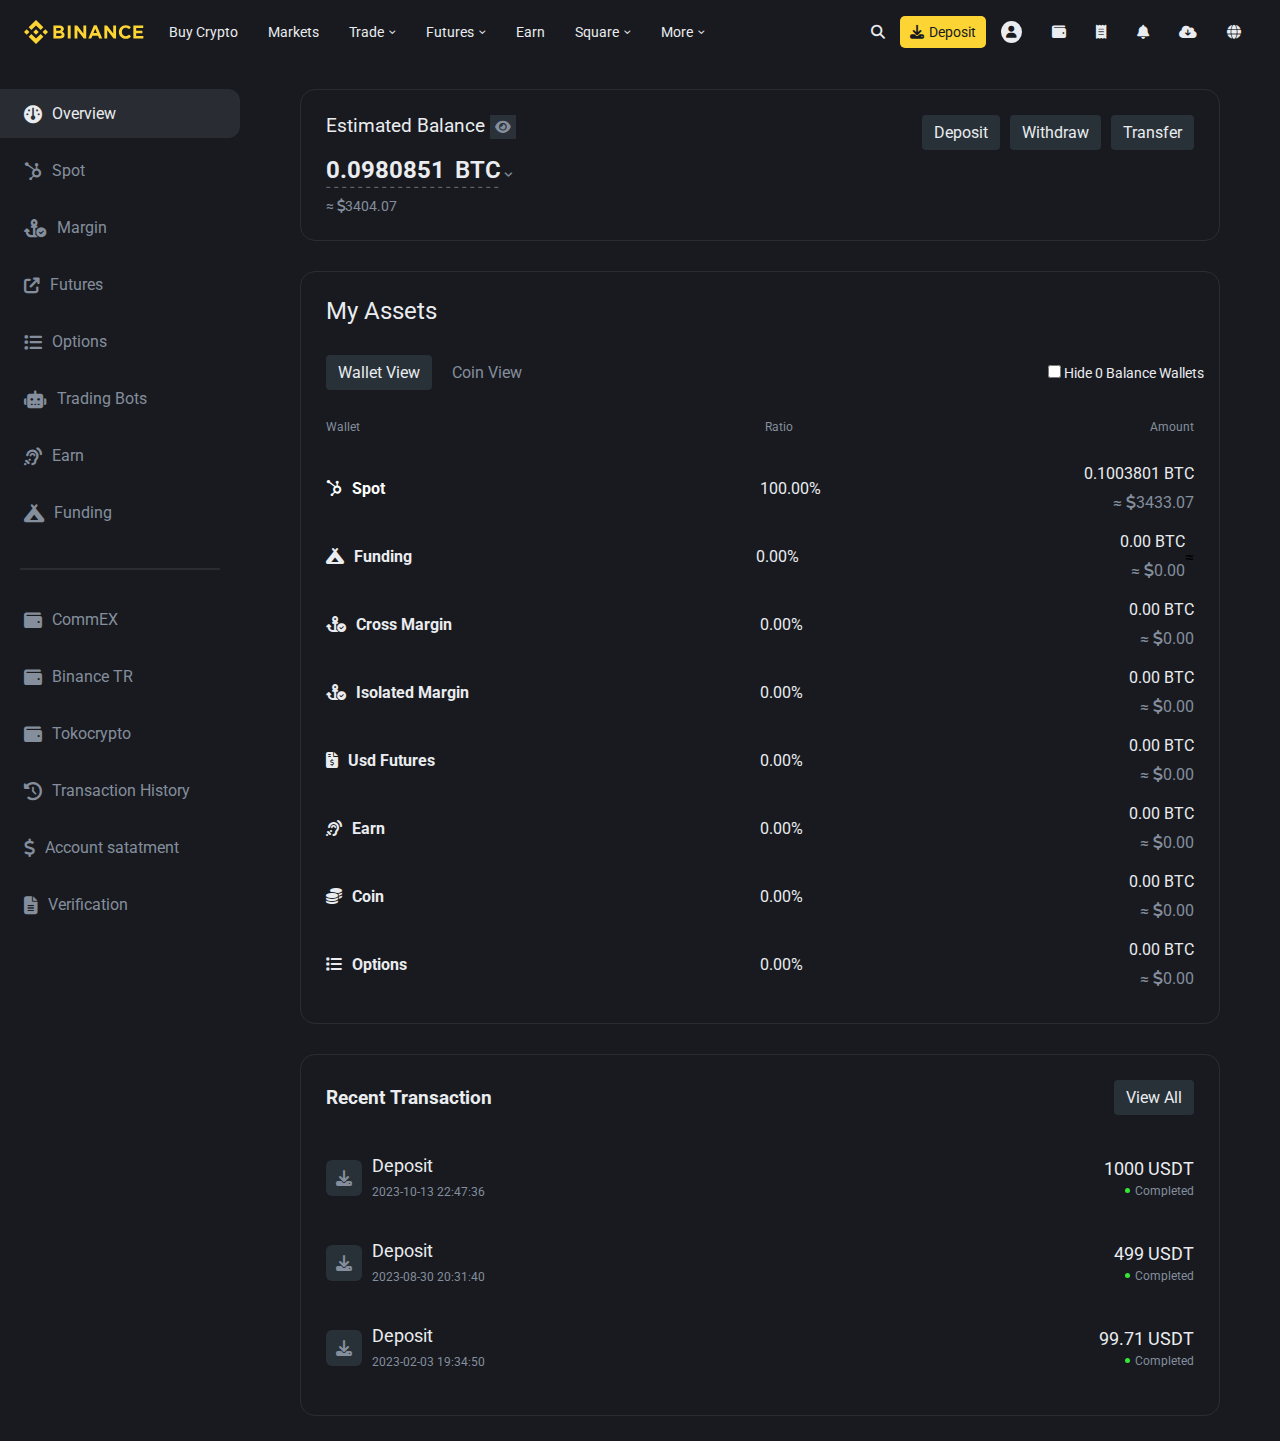
==== Bimaster/index.html @ 7b44a8dc "Add files via upload" ====
<!DOCTYPE html>
<html lang="en">
<head>
    <meta charset="UTF-8">
    <meta http-equiv="X-UA-Compatible" content="IE=edge">
    <meta name="viewport" content="width=device-width, initial-scale=1.0">
    <link rel="icon" type="image/ico" href="./favicon.ico" />
    <link rel="preconnect" href="https://fonts.googleapis.com">
    <link rel="preconnect" href="https://fonts.gstatic.com" crossorigin>
    <link href="https://fonts.googleapis.com/css2?family=Roboto:ital,wght@0,100;0,300;0,400;1,100&display=swap" rel="stylesheet">
    <link rel="stylesheet" href="style.css">
    <link rel="shortcut icon" href="https://bin.bnbstatic.com/static/images/common/favicon.ico" />
    <link rel="stylesheet" href="webfonts/all.min.css">
    <title>Binance</title>
    
</head>
<body>
    <header> 
        <div class="left">
            <div class="logo">
                <svg xmlns="http://www.w3.org/2000/svg" viewBox="0 0 5120 1024" class="header-logo" fill="currentColor"><path d="M230.997333 512L116.053333 626.986667 0 512l116.010667-116.010667L230.997333 512zM512 230.997333l197.973333 197.973334 116.053334-115.968L512 0 197.973333 314.026667l116.053334 115.968L512 230.997333z m395.989333 164.992L793.002667 512l116.010666 116.010667L1024.981333 512l-116.992-116.010667zM512 793.002667l-197.973333-198.997334-116.053334 116.010667L512 1024l314.026667-314.026667-116.053334-115.968L512 793.002667z m0-165.973334l116.010667-116.053333L512 396.032 395.989333 512 512 626.986667z m1220.010667 11.946667v-1.962667c0-75.008-40.021333-113.024-105.002667-138.026666 39.978667-21.973333 73.984-58.026667 73.984-121.002667v-1.962667c0-88.021333-70.997333-145.024-185.002667-145.024h-260.992v561.024h267.008c126.976 0.981333 210.005333-51.029333 210.005334-153.002666z m-154.026667-239.957333c0 41.984-34.005333 58.965333-89.002667 58.965333h-113.962666V338.986667h121.984c52.010667 0 80.981333 20.992 80.981333 58.026666v2.005334z m31.018667 224c0 41.984-32.981333 61.013333-87.04 61.013333h-146.944v-123.050667h142.976c63.018667 0 91.008 23.04 91.008 61.013334v1.024z m381.994666 169.984V230.997333h-123.989333v561.024h123.989333v0.981334z m664.021334 0V230.997333h-122.026667v346.026667l-262.997333-346.026667h-114.005334v561.024h122.026667v-356.010666l272 356.992h104.96z m683.946666 0L3098.026667 228.010667h-113.962667l-241.024 564.992h127.018667l50.986666-125.994667h237.013334l50.986666 125.994667h130.005334z m-224.981333-235.008h-148.992l75.008-181.973334 73.984 181.973334z m814.037333 235.008V230.997333h-122.026666v346.026667l-262.997334-346.026667h-114.005333v561.024h122.026667v-356.010666l272 356.992h104.96z m636.970667-91.008l-78.976-78.976c-44.032 39.978667-83.029333 65.962667-148.010667 65.962666-96 0-162.986667-80-162.986666-176v-2.986666c0-96 67.968-174.976 162.986666-174.976 55.978667 0 100.010667 23.978667 144 62.976l78.976-91.008c-51.968-50.986667-114.986667-86.997333-220.970666-86.997334-171.989333 0-292.992 130.986667-292.992 290.005334V512c0 160.981333 122.965333 288.981333 288 288.981333 107.989333 1.024 171.989333-36.992 229.973333-98.986666z m527.018667 91.008v-109.994667h-305.024v-118.016h265.002666v-109.994667h-265.002666V340.992h301.013333V230.997333h-422.997333v561.024h427.008v0.981334z" p-id="2935"></path></svg>
            </div>
            <ul class="linkes">
                <li><a href="#0">Buy Crypto</a></li>
                <li><a href="#0">Markets</a></li>
                <li>
                    <a href="#0">Trade <i class="fa-solid fa-angle-down"></i></a>
                </li>
                <li><a href="#0">Futures <i class="fa-solid fa-angle-down"></i></a></li>
                <li><a href="#0">Earn</a></li>
                <li><a href="#0">Square <i class="fa-solid fa-angle-down"></i></a></li>
                <li><a href="#0">More <i class="fa-solid fa-angle-down"></i></a></li>
            </ul>
        </div>  
        <div class="right">
            <ul class="linkes">
                <li><a href="#0"><i class="fa-solid fa-search"></i></a></li>
                <li class="btn"><a href="#0"><i class="fa-solid fa-download"></i>Deposit</a></li>
                <li class="user"><a href="#0"><i class="fa-solid fa-user"></i></a></li>
                <li><a href="#0"><i class="fa-solid fa-wallet"></i></a></li>
                <li><a href="#0"><i class="fa-solid fa-receipt"></i></a></li>
                <li><a href="#0"><i class="fa-solid fa-bell"></i></a></li>
                <li><a href="#0"><i class="fa-solid fa-cloud-arrow-down"></i></a></li>
                <li><a href="#0"><i class="fa-solid fa-globe"></i></a></li>
            </ul>
        </div> 
    </header>
    <main>
        <aside>
            <ul class="top">
                <li class="active"><a href="#0"><i class="fa-solid fa-gauge"></i><span>Overview</span></a></li>
                <li><a href="spot_page/index.html"><i class="fa-brands fa-hubspot"></i><span>Spot</span></a></li>
                <li><a href="#0"><i class="fa-solid fa-anchor-circle-check"></i><span>Margin</span></a></li>
                <li><a href="#0"><i class="fa-solid fa-arrow-up-right-from-square"></i><span>Futures</span></a></li>
                <li><a href="#0"><i class="fa-solid fa-list"></i><span>Options</span></a></li>
                <li><a href="#0"><i class="fa-solid fa-robot"></i><span>Trading Bots</span></a></li>
                <li><a href="#0"><i class="fa-solid fa-ear-listen"></i><span>Earn</span></a></li>
                <li><a href="#0"><i class="fa-solid fa-campground"></i><span>Funding</span></a></li>
            </ul>
            <ul class="bottom">
                <li><a href="#0"><i class="fa-solid fa-wallet"></i><span>CommEX</span></a></li>
                <li><a href="#0"><i class="fa-solid fa-wallet"></i><span>Binance TR</span></a></li>
                <li><a href="#0"><i class="fa-solid fa-wallet"></i><span>Tokocrypto</span></a></li>
                <li><a href="./Transaction_page-master/index.html"><i class="fa-solid fa-clock-rotate-left"></i><span>Transaction History</span></a></li>
                <li><a href="#0"><i class="fa-solid fa-dollar-sign"></i><span>Account satatment</span></a></li>
                <li><a href="#0"><i class="fa-solid fa-file-lines"></i><span>Verification</span></a></li>
            </ul>
        </aside>
        <div class="content">
            <div class="asstets">
                <div class="Estimated-Balance">
                    <div class="left">
                        <h3>Estimated Balance <i class="fa-solid fa-eye"></i></h3>
                        <div class="balance">
                            <span>0.0980851 </span>
                            <span>BTC<i class="fa-solid fa-angle-down"></i></span>
                        </div>
                        <p style="color: #5E6673;     margin-top: -24px;
                        ">- - - - - - - - - - - - - - - - - - - - - - </p>
                        <span>≈ <i class="fa-solid fa-dollar-sign"></i>3404.07</span>
                    </div>
                    <div class="right">
                        <ul>
                            <li>Deposit</li>
                            <li>Withdraw</li>
                            <li>Transfer</li>
                        </ul>
                    </div>
                </div>
                <div class="my-assets">
                    <h3>My Assets</h3>
                    <div class="options">
                        <ul class="view">
                            <li class="active">Wallet View</li>
                            <li>Coin View</li>
                        </ul>
                        <div class="hide">
                            <input type="checkbox" name="" id="hide">
                            <label for="hide">Hide 0 Balance Wallets</label>
                        </div>
                    </div>
                    <div class="table">
                        <div class="head">
                            <span class="wallet">Wallet</span>
                            <span>Ratio</span>
                            <span>Amount</span>
                        </div>
                        <div class="body">
                            <div class="row">
                                <ul class="cont">
                                    <li class="wallet"><a href="./spot_page/index.html" style="color: white;"><i class="fa-brands fa-hubspot"></i><span>Spot</span></a></li>
                                    <li>100.00%</li>
                                    <li>
                                        <span class="top">0.1003801 BTC</span>
                                        <span class="bottom">≈ <i class="fa-solid fa-dollar-sign"></i>3433.07</span>
                                    </li>
                                </ul>
                            </div>
                            <div class="row">
                                <ul class="cont">
                                    <li class="wallet"><i class="fa-solid fa-campground"></i><span>Funding</span></li>
                                    <li>0.00%</li>
                                    <li>
                                        <span class="top">0.00 BTC</span>
                                        <span class="bottom">≈ <i class="fa-solid fa-dollar-sign"></i>0.00</span>
                                    </li>≈ 
                                </ul>
                            </div>
                            <div class="row">
                                <ul class="cont">
                                    <li class="wallet"><i class="fa-solid fa-anchor-circle-check"></i><span>Cross Margin</span></li>
                                    <li>0.00%</li>
                                    <li>
                                        <span class="top">0.00 BTC</span>
                                        <span class="bottom">≈ <i class="fa-solid fa-dollar-sign"></i>0.00</span>
                                    </li>
                                </ul>
                            </div>
                            <div class="row">
                                <ul class="cont">
                                    <li class="wallet"><i class="fa-solid fa-anchor-circle-check"></i><span>Isolated Margin</span></li>
                                    <li>0.00%</li>
                                    <li>
                                        <span class="top">0.00 BTC</span>
                                        <span class="bottom">≈ <i class="fa-solid fa-dollar-sign"></i>0.00</span>
                                    </li>
                                </ul>
                            </div>
                            <div class="row">
                                <ul class="cont">
                                    <li class="wallet"><i class="fa-solid fa-file-invoice-dollar"></i><span>Usd Futures</span></li>
                                    <li>0.00%</li>
                                    <li>
                                        <span class="top">0.00 BTC</span>
                                        <span class="bottom">≈ <i class="fa-solid fa-dollar-sign"></i>0.00</span>
                                    </li>
                                </ul>
                            </div>
                            <div class="row">
                                <ul class="cont">
                                    <li class="wallet"><i class="fa-solid fa-ear-listen"></i><span>Earn</span></li>
                                    <li>0.00%</li>
                                    <li>
                                        <span class="top">0.00 BTC</span>
                                        <span class="bottom">≈ <i class="fa-solid fa-dollar-sign"></i>0.00</span>
                                    </li>
                                </ul>
                            </div>
                            <div class="row">
                                <ul class="cont">
                                    <li class="wallet"><i class="fa-solid fa-coins"></i><span>Coin</span></li>
                                    <li>0.00%</li>
                                    <li>
                                        <span class="top">0.00 BTC</span>
                                        <span class="bottom">≈ <i class="fa-solid fa-dollar-sign"></i>0.00</span>
                                    </li>
                                </ul>
                            </div>
                            <div class="row">
                                <ul class="cont">
                                    <li class="wallet"><i class="fa-solid fa-list"></i><span>Options</span></li>
                                    <li>0.00%</li>
                                    <li>
                                        <span class="top">0.00 BTC</span>
                                        <span class="bottom">≈ <i class="fa-solid fa-dollar-sign"></i>0.00</span>
                                    </li>
                                </ul>
                            </div>
                        </div>
                    </div>
                </div>
            </div>
            <div class="transaction">
                <div class="head">
                    <h3>Recent Transaction</h3>
                    <a href="./Transaction_page-master/index.html">View All</a>
                </div>
                <div class="cont">
                    
                    <div class="row">
                        <div class="left">
                            <i class="fa-solid fa-download"></i>
                            <div class="date">
                                <h3>Deposit</h3>
                                <span>2023-10-13 22:47:36
                                </span>
                            </div>
                        </div>
                        <div class="right">
                            <h3>1000 USDT</h3>
                            <span><span></span>Completed</span>
                        </div>
                    </div>
                    <div class="row">
                        <div class="left">
                            <i class="fa-solid fa-download"></i>
                            <div class="date">
                                <h3>Deposit</h3>
                                <span>2023-08-30 20:31:40</span>
                            </div>
                        </div>
                        <div class="right">
                            <h3>499 USDT</h3>
                            <span><span></span>Completed</span>
                        </div>
                    </div>
                    <div class="row">
                        <div class="left">
                            <i class="fa-solid fa-download"></i>
                            <div class="date">
                                <h3>Deposit</h3>
                                <span>2023-02-03 19:34:50</span>
                            </div>
                        </div>
                        <div class="right">
                            <h3>99.71 USDT</h3>
                            <span><span></span>Completed</span>
                        </div>
                    </div>
                </div>
            </div>
        </div>
    </main>
    <script src="main.js"></script>
</body>
</html>
---- Bimaster/style.css ----
* {
    box-sizing: border-box;
    padding: 0;
    margin: 0;
}

:root {
    --main-color: #fcd535;
    --background-color: rgb(24, 26, 32);
    --text-color: #eaecef;
    --sidebar-color: rgb(132, 142, 156);
    --border-color: #e5e7eb;

}

body {
    scroll-behavior: smooth;
    font-family: 'Roboto', sans-serif;
    background-color: var(--background-color);
}

ul {
    list-style: none;
}

a {
    text-decoration: none;
}

/* header */
header {
    background-color: var(--background-color);
    padding: 0 24px;
    display: flex;
    align-items: center;
    justify-content: space-between;
    height: 64px;
    /* width: fit-content; */
}

header .left {
    display: flex;
    align-items: center;
}

header .left .logo {
    width: 120px;
    display: flex;
    align-items: center;
    margin-right: 10px;
    color: var(--main-color);
}


header .left ul {
    display: flex;
    align-items: center;
}

header .left ul li a {
    padding: 10px 15px;
    font-size: 14px;
    color: var(--text-color);
    display: flex;
    align-items: center;
    white-space: nowrap;
    transition: 0.4s;
}

header .left ul li a i {
    font-size: 8px;
    margin-left: 5px;
}

header .right ul {
    display: flex;
    align-items: center;
}

header .right ul li:not(li.btn) {
    padding: 10px 15px;
    font-size: 14px;
    
}

header .right ul li i {
    color: var(--text-color);
    transition: 0.4s;
}

header .right ul li a {
    transition: 0.4s;
}


header .right ul li.btn a {
    color: var(--background-color);
    background-color: var(--main-color);
    display: flex;
    align-items: center;
    border-radius: 5px;
    padding: 8px 10px;
    font-size: 14px;
}

header .right ul li.btn i {
    margin-right: 5px;
    color: var(--background-color);
}

header .right ul li.user a i {
    padding: 5px;
    border-radius: 50%;
    background-color: var(--text-color);
    color: var(--background-color);
    font-size: 12px;
}

header .right ul li:not(li.user, li.btn):hover i {
    color: var(--main-color);
} 

header ul li:hover a {
    color: var(--main-color);
}

/* header */
main {
    display: grid;
    grid-template-columns: 240px 1fr;
}

aside {
    width: 240px;
}

aside ul {
    padding: 25px 0;
    position: relative;
}


aside ul.top::after {
    content: "";
    width: 200px;
    height: 2px ;
    position: absolute;
    bottom: 0;
    left: 20px;
    background-color: rgb(132 142 156 / 16%);
}

aside ul li a {
    display: flex;
    align-items: center;
    width: 100%;
    padding: 15px 0 15px 24px;
    margin-bottom: 8px;
    font-size: 18px;
    color: var(--sidebar-color);
    border-top-right-radius: 12px;
    border-bottom-right-radius: 12px;
    transition: 0.4s;
}

aside ul li a:hover {
    background-color: rgb(132 142 156 / 16%);
}

aside ul li.active a {
    background-color: rgb(132 142 156 / 16%);
    color: var(--text-color);
    /* font-weight: bold; */
}

aside ul li a span {
    font-size: 16px;
    margin-left: 10px;
}

/* content */
.content {
    padding: 25px 60px;
}

.content .Estimated-Balance {
    padding: 25px;
    border-radius: 15px;
    border: 1px solid rgb(132 142 156 / 16%);
    display: flex;
    align-items: flex-start;
    justify-content: space-between;
}

.content .Estimated-Balance .left h3 {
    color: var(--text-color);
    font-weight: normal;
}

.content .Estimated-Balance .left h3 i {
    background-color: rgb(43, 49, 57);
    padding: 5px;
    color: var(--sidebar-color);
    font-size: 14px;
}

.content .Estimated-Balance .left .balance {
    font-weight: 600;
    font-size: 24px;
    line-height: 32px;
    color: var(--text-color);
    margin: 15px 0;
    display: flex;
    align-items: center;
}

.content .Estimated-Balance .left .balance span:first-child {
    font-size: 24px;
    margin-right: 10px;
    font-weight: bold;
}
.content .Estimated-Balance .left .balance span:last-child {
    font-size: 24px;
}
.content .Estimated-Balance .left .balance span:last-child i {
    font-size: 10px;
    color: var(--sidebar-color);
    margin-left: 3px;
}

.content .Estimated-Balance .left > span {
    color: rgb(132, 142, 156);
    font-size: 14px;
    
}

.content .Estimated-Balance .right ul {
    display: flex;
    align-items: center;
}
.content .Estimated-Balance .right ul li {
    padding: 8px 12px;
    background-color: rgb(96 125 139 / 23%);
    border-radius: 4px;
    color: var(--text-color);
    cursor: pointer;
} 

.content .Estimated-Balance .right ul li:not(:last-child) {
    margin-right: 10px;
}   

/* assets */
.content .my-assets {
    padding: 25px 15px;
    border-radius: 15px;
    border: 1px solid rgb(132 142 156 / 16%);
    margin-top: 30px;
}

.content .my-assets > h3 {
    color: var(--text-color);
    font-size: 24px;
    font-weight: normal;
    padding-left: 10px;
}

.content .my-assets .options {
    display: flex;
    align-items: center;
    justify-content: space-between;
    margin: 30px 0 0;
    padding-left: 10px;
}

.content .my-assets .options .view {
    display: flex;
    align-items: center;
}

.content .my-assets .options .view li {
    color: var(--sidebar-color);
    margin-right: 20px;
}

.content .my-assets .options .view li.active {
    padding: 8px 12px;
    background-color: rgb(96 125 139 / 23%);
    border-radius: 4px;
    color: var(--text-color);
    cursor: pointer;
}

.content .my-assets .options .hide {
    color: var(--text-color);
    font-size: 14px;
}

.content .my-assets .table .head {
    display: flex;
    align-items: center;
    padding-left: 10px;
}

.content .my-assets .table .head span {
    width: 25%;
    color: var(--sidebar-color);
    font-size: 12px;
    padding: 30px 0 20px;
    padding-right: 10px;
}

.content .my-assets .table .head .wallet {
    width: 50%;
}

.content .my-assets .table .head span:not(span.wallet) {
    display: flex;
    justify-content: flex-end;
}

.content .my-assets .table .head span:nth-child(2) {
    justify-content: flex-start !important;
}

.content .my-assets .table .body .row {
    border-radius: 12px;
    padding: 10px;
    transition: 0.4s;
}

.content .my-assets .table .body .row:hover {
    background-color: rgba(0, 0, 0, 0.315);
}

.content .my-assets .table .body .row ul {
    display: flex;
    align-items: center;
}

.content .my-assets .table .body .row ul li {
    width: 25%;
    color: var(--text-color);
}

.content .my-assets .table .body .row ul li:first-child {
    font-weight: bold;
}

.content .my-assets .table .body .row ul li:first-child i {
    margin-right: 10px;
}

.content .my-assets .table .body .row ul li:not(li.wallet) {
    display: flex;
    justify-content: flex-end;
}

.content .my-assets .table .body .row ul li:last-child {
    flex-direction: column;
    align-items: flex-end;
}

.content .my-assets .table .body .row ul li:nth-child(2) {
    justify-content: flex-start !important;
}


.content .my-assets .table .body .row ul li:last-child span:last-child {
    color: var(--sidebar-color);
    margin-top: 10px;
}


.content .my-assets .table .body .row ul li.wallet {
    width: 50%;
}
 /* assets */
/* transaction */
.content .transaction  {
    padding: 25px 15px;
    border-radius: 15px;
    border: 1px solid rgb(132 142 156 / 16%);
    margin-top: 30px;
}

.content .transaction .head {
    padding: 0 10px;
    display: flex;
    align-items: center;
    justify-content: space-between;
    color: var(--text-color);
    margin-bottom: 20px;
}

.content .transaction .head a {
    padding: 8px 12px;
    background-color: rgb(96 125 139 / 23%);
    border-radius: 4px;
    color: var(--text-color);
}

.content .transaction .cont .row {
    display: flex;
    align-items: center;
    justify-content: space-between;
    padding: 20px 10px;
    border-radius: 12px;
    transition: 0.4s;
}

.content .transaction .cont .row:hover {
    background-color: rgba(0, 0, 0, 0.315);
}

.content .transaction .cont .row .left {
    display: flex;
    align-items: center;
}

.content .transaction .cont .row .left i {
    padding: 10px;
    background-color: rgb(96 125 139 / 23%);
    color: var(--sidebar-color);
    border-radius: 6px;
}
.content .transaction .cont .row .left .date {
    margin-left: 10px;
}

.content .transaction .cont .row .left .date h3 {
    color: var(--text-color);
    font-weight: normal;
    margin-bottom: 5px;
    font-size: 18px;
}

.content .transaction .cont .row .left .date span {
    color: var(--sidebar-color);
    font-size: 12px;
}

.content .transaction .cont .row .right {
    display: flex;
    flex-direction: column;
    align-items: flex-end;
}

.content .transaction .cont .row .right h3 {
    color: var(--text-color);
    font-weight: normal;
    margin-bottom: 5px;
    font-size: 18px;
}

.content .transaction .cont .row .right > span {
    color: var(--sidebar-color);
    font-size: 12px;
    display: flex;
    align-items: center;
}
.content .transaction .cont .row .right > span span {
    display: block;
    width: 5px;
    height: 5px;
    border-radius: 50%;
    background-color: #34e933;
    margin-right: 5px;
}
/* transaction */
@media (min-width: 1600px) {
    .content {
        display: grid;
        grid-template-columns: 2fr 1fr;
        padding: 25px;
    }
    .content .transaction {
        margin-top: 0;
        margin-left: 30px;
    }
}
/* content */
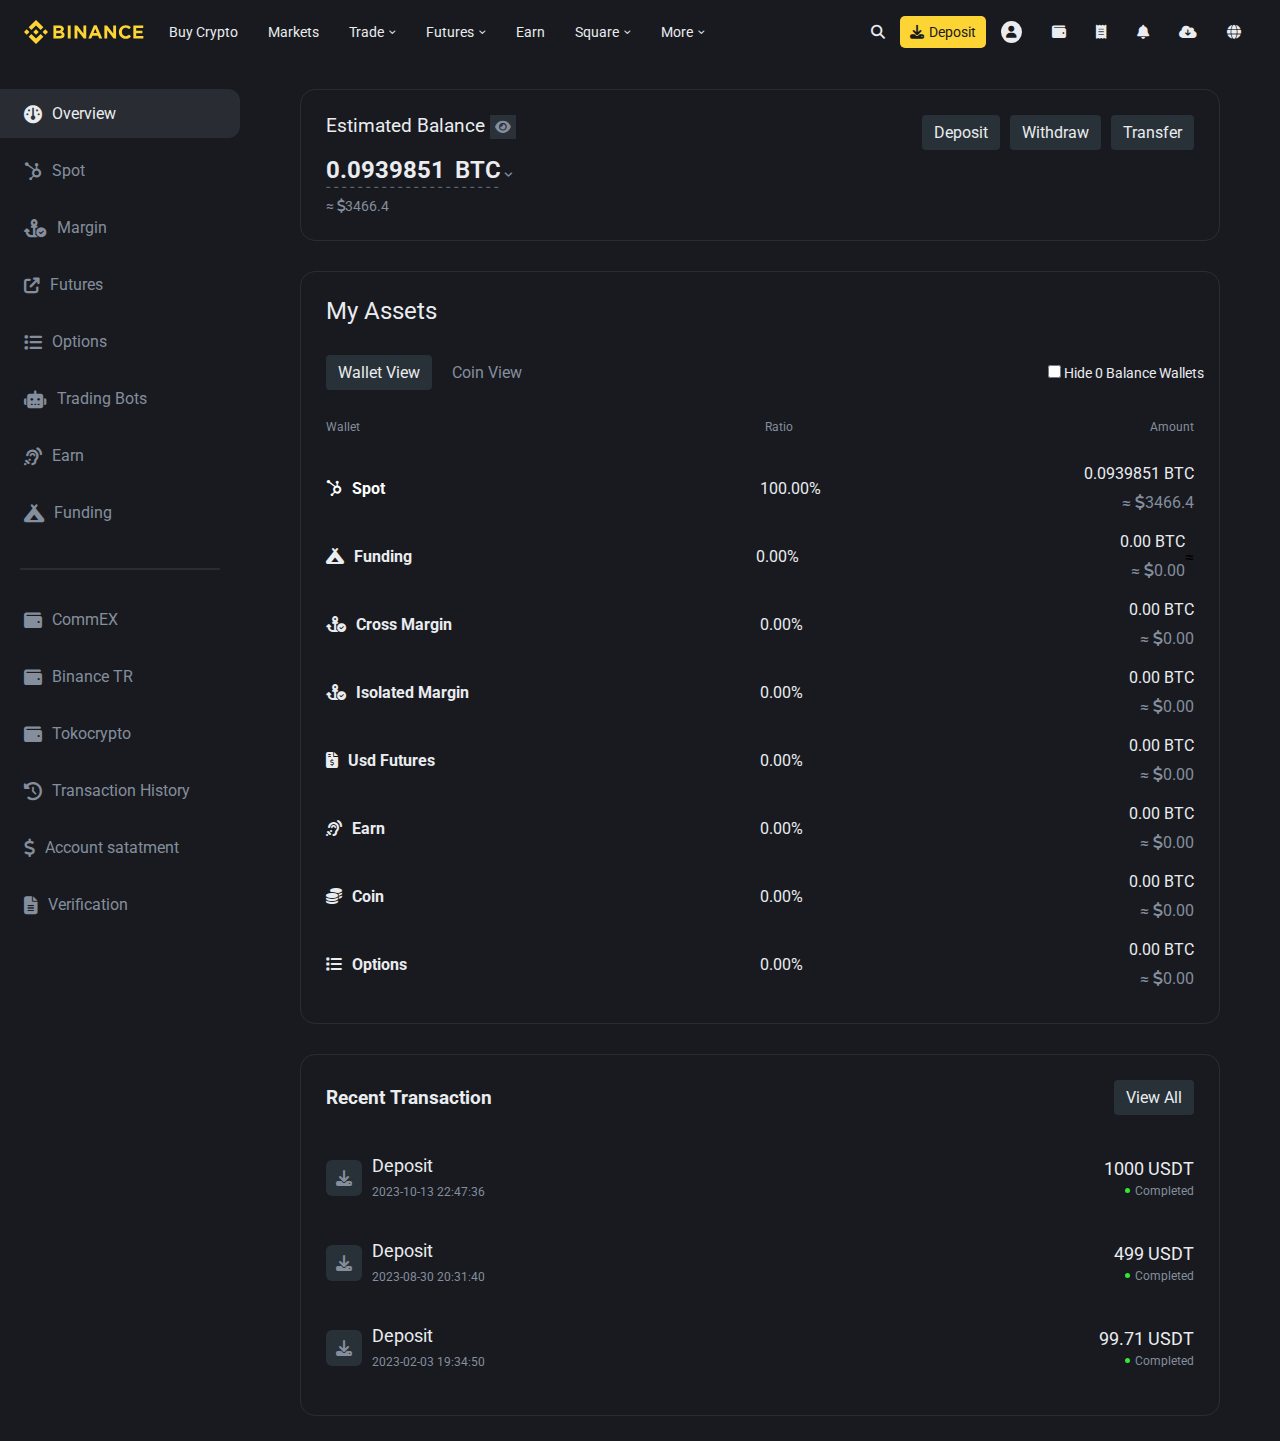
==== commit 9da76b81: "Add files via upload" ====
--- a/Bimaster/index.html
+++ b/Bimaster/index.html
@@ -72,12 +72,12 @@
                     <div class="left">
                         <h3>Estimated Balance <i class="fa-solid fa-eye"></i></h3>
                         <div class="balance">
-                            <span>0.0980851 </span>
+                            <span>0.0939851 </span>
                             <span>BTC<i class="fa-solid fa-angle-down"></i></span>
                         </div>
                         <p style="color: #5E6673;     margin-top: -24px;
                         ">- - - - - - - - - - - - - - - - - - - - - - </p>
-                        <span>≈ <i class="fa-solid fa-dollar-sign"></i>3404.07</span>
+                        <span>≈ <i class="fa-solid fa-dollar-sign"></i>3466.4</span>
                     </div>
                     <div class="right">
                         <ul>
@@ -111,8 +111,8 @@
                                     <li class="wallet"><a href="./spot_page/index.html" style="color: white;"><i class="fa-brands fa-hubspot"></i><span>Spot</span></a></li>
                                     <li>100.00%</li>
                                     <li>
-                                        <span class="top">0.1003801 BTC</span>
-                                        <span class="bottom">≈ <i class="fa-solid fa-dollar-sign"></i>3433.07</span>
+                                        <span class="top">0.0939851 BTC</span>
+                                        <span class="bottom">≈ <i class="fa-solid fa-dollar-sign"></i>3466.4</span>
                                     </li>
                                 </ul>
                             </div>
